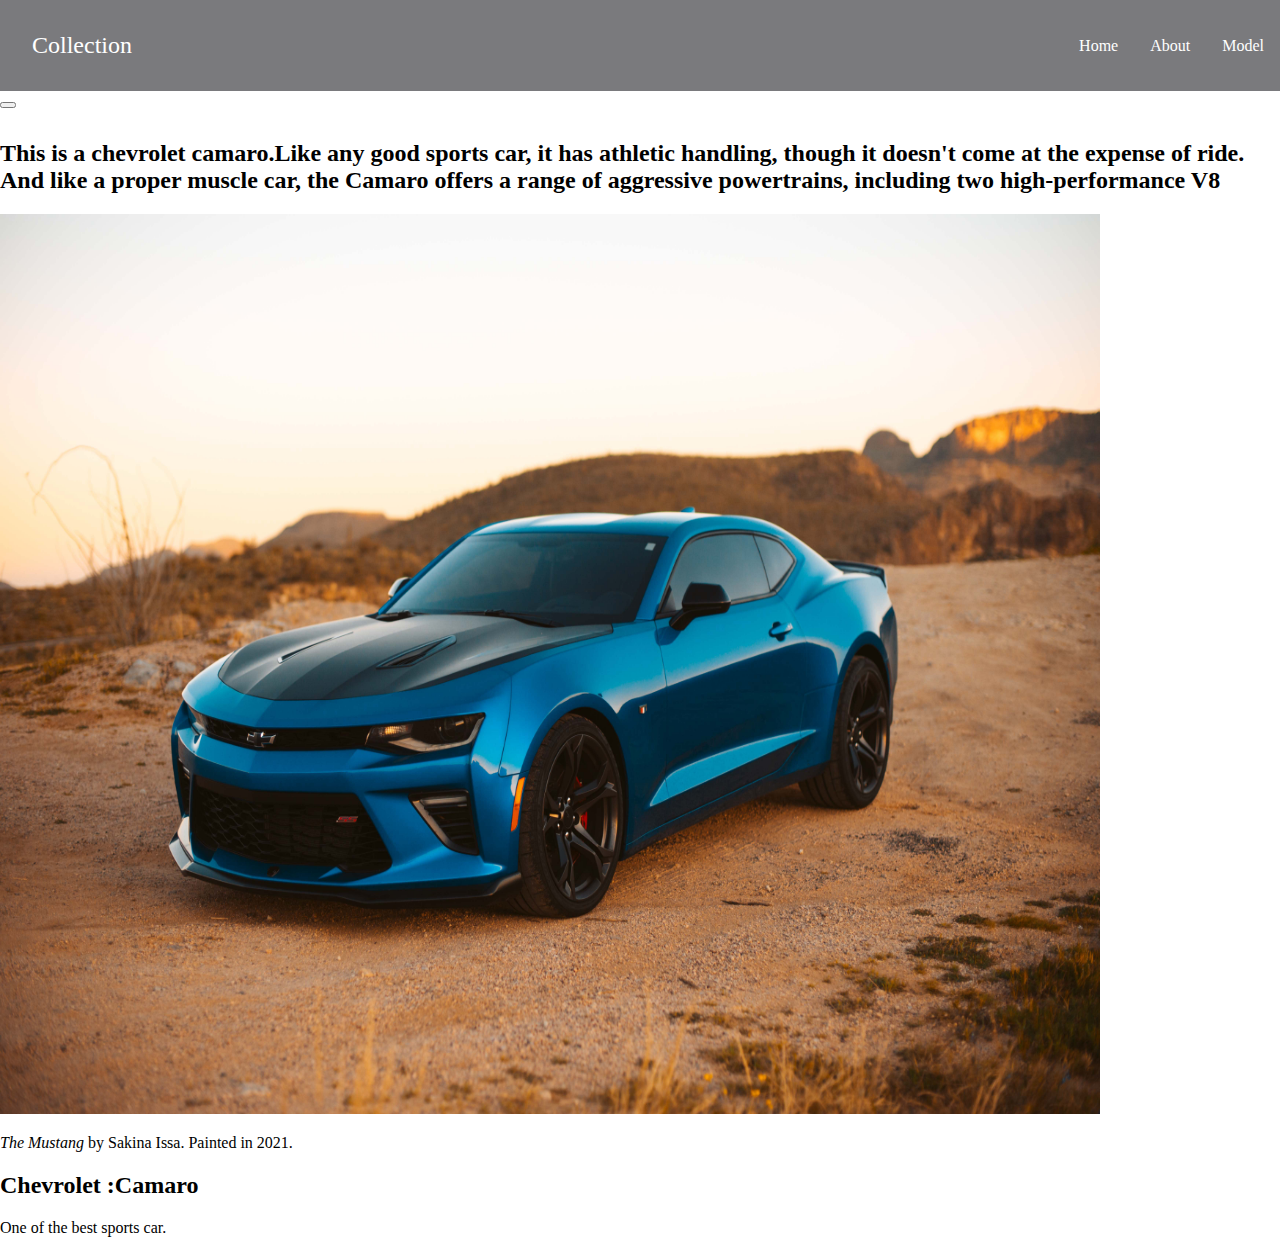
==== about.html @ cca44a39 "changes" ====
<!DOCTYPE html>
<html lang="en">
<head>
    <meta charset="UTF-8">
    <meta http-equiv="X-UA-Compatible" content="IE=edge">
    <meta name="viewport" content="width=device-width, initial-scale=1.0">
    <link rel="stylesheet" href="about.css">
    <title>Document</title>
    <link rel="stylesheet" href="about.css">
</head>
<body>
    <nav class="navbar">
        <div class="brand-title">Collection </div>
<div class="navbar-links">
    <ul>
        <li> <a href="index.html">Home</a></li>
        <li> <a href="about.html">About</a></li>
        <li> <a href="model.html">Model</a></li>
    </ul>
</div>
    </nav>
    <button><a href="../index.html"></a></button>
    <h1>About</h1>
    <h2>This is a chevrolet camaro.Like any good sports car, it has athletic handling, though it doesn't come at the expense of ride.<br> And like a proper muscle car, the Camaro offers a range of aggressive powertrains, including two high-performance V8 </h2>

<img src="/images/car.jpg" width="1100" height="900" alt="The Scream">
<p><cite>The Mustang</cite> by Sakina Issa. Painted in 2021.</p>

<div class="myDiv">
    <h2>Chevrolet :Camaro</h2>
    <p>One of the best sports car.</p>
  </div>
  
</body>
</html>
---- about.css ----
*{
    box-sizing: border-box;
}
body{
    margin: 0;
    padding: 0;
}

.navbar{
    display: flex;
    justify-content: space-between;
    align-items: center;
    background-color:#7A7A7D;
    color: #fff;
}

.brand-title{
    font-size: 1.5rem;
    margin: 2rem;
}
.navbar-links ul{
    margin: 0;
    padding: 0;
    display: flex;

}

.navbar-links li{
    list-style: none;
}

.navbar-links li a {
    text-decoration: none;
    color: #fff;
    padding: 1rem;
    display: block;
}

.navbar-links li:hover{
background-color: #555;
}


video{
    margin-left: 70px;
    width: 800px;
    height: 800px;
 }

 h1{
     font-size: 40%;
     color: #ffff;
 }
---- about.css ----
*{
    box-sizing: border-box;
}
body{
    margin: 0;
    padding: 0;
}

.navbar{
    display: flex;
    justify-content: space-between;
    align-items: center;
    background-color:#7A7A7D;
    color: #fff;
}

.brand-title{
    font-size: 1.5rem;
    margin: 2rem;
}
.navbar-links ul{
    margin: 0;
    padding: 0;
    display: flex;

}

.navbar-links li{
    list-style: none;
}

.navbar-links li a {
    text-decoration: none;
    color: #fff;
    padding: 1rem;
    display: block;
}

.navbar-links li:hover{
background-color: #555;
}


video{
    margin-left: 70px;
    width: 800px;
    height: 800px;
 }

 h1{
     font-size: 40%;
     color: #ffff;
 }
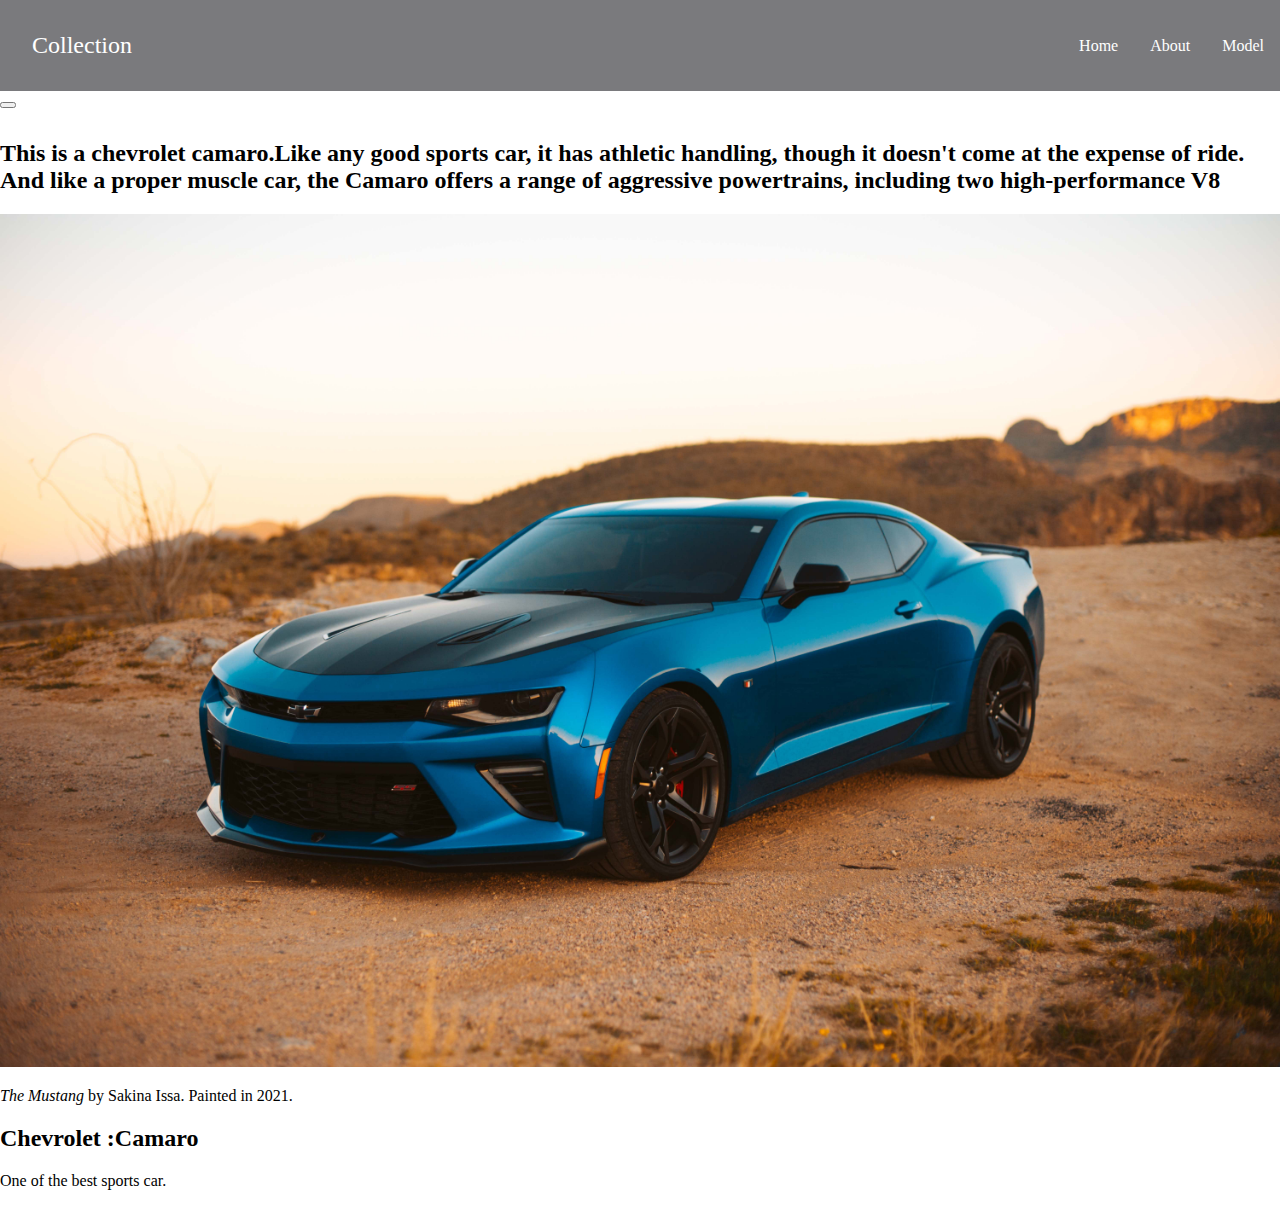
==== commit 8db5e467: "first commit" ====
--- a/about.html
+++ b/about.html
@@ -23,7 +23,7 @@
     <h1>About</h1>
     <h2>This is a chevrolet camaro.Like any good sports car, it has athletic handling, though it doesn't come at the expense of ride.<br> And like a proper muscle car, the Camaro offers a range of aggressive powertrains, including two high-performance V8 </h2>
 
-<img src="/images/car.jpg" width="1100" height="900" alt="The Scream">
+<img src="/images/car.jpg" alt="The Scream">
 <p><cite>The Mustang</cite> by Sakina Issa. Painted in 2021.</p>
 
 <div class="myDiv">
--- a/about.css
+++ b/about.css
@@ -50,4 +50,7 @@
  h1{
      font-size: 40%;
      color: #ffff;
+ }
+ img{
+     width: 100%;
  }--- a/about.css
+++ b/about.css
@@ -50,4 +50,7 @@
  h1{
      font-size: 40%;
      color: #ffff;
+ }
+ img{
+     width: 100%;
  }